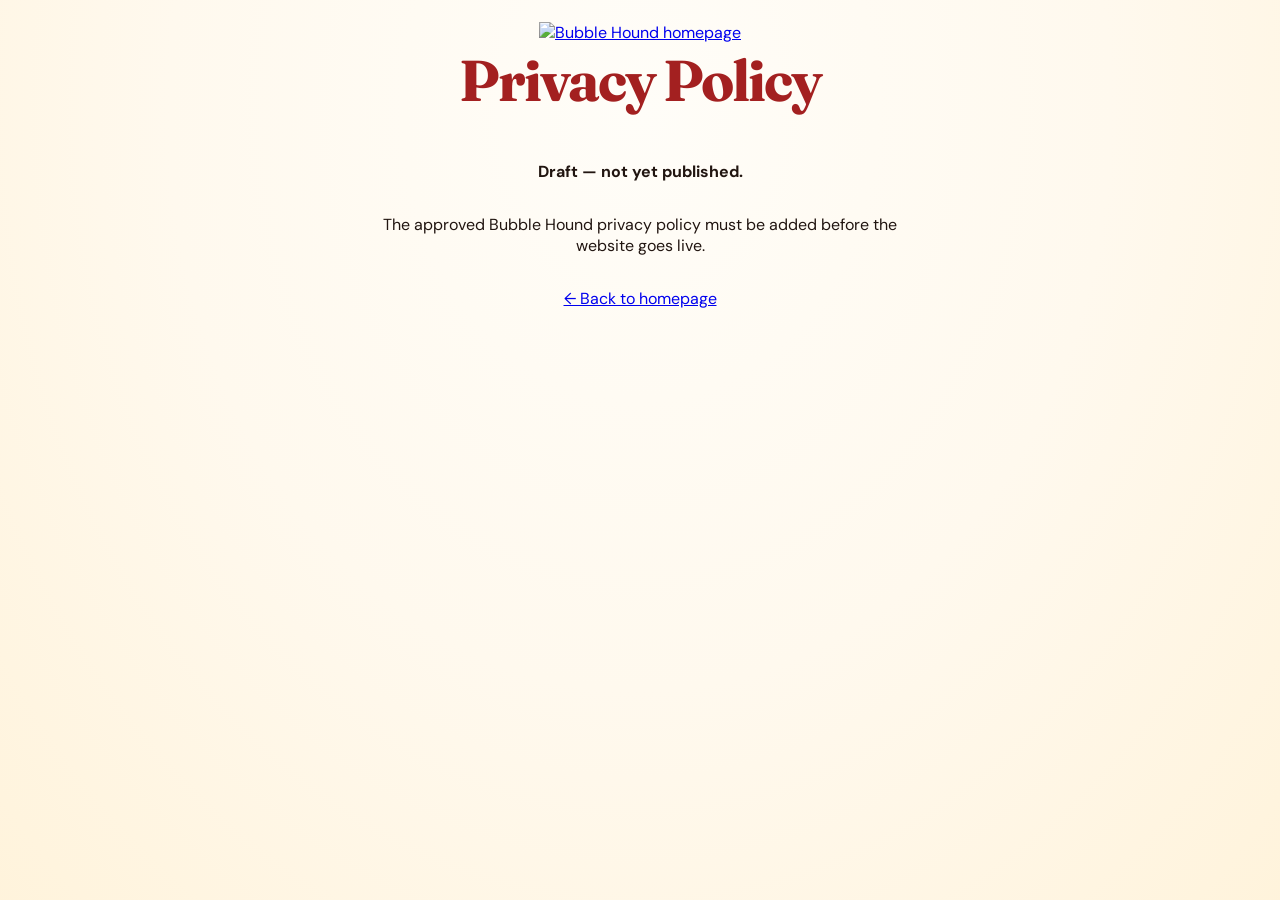
==== privacy.html @ 26a9f241 "Add files via upload" ====
<!doctype html><html lang="en"><head><meta charset="utf-8"><meta name="viewport" content="width=device-width, initial-scale=1"><title>Privacy Policy | Bubble Hound</title><link rel="stylesheet" href="styles.css"><link href="https://fonts.googleapis.com/css2?family=Fraunces:wght@600;700&family=DM+Sans:wght@400;600&display=swap" rel="stylesheet"></head><body><div class="page"><header class="header"><a href="index.html"><img class="logo" src="assets/bubblehound-logo.png" alt="Bubble Hound homepage"></a><h1>Privacy Policy</h1></header><main class="main"><p><strong>Draft — not yet published.</strong></p><p>The approved Bubble Hound privacy policy must be added before the website goes live.</p><p><a href="index.html">← Back to homepage</a></p></main></div></body></html>
---- styles.css ----
:root{--gold:#F6B63D;--red:#A32020;--cream:#FFEFCE;--orange:#B55914;--brown:#211510;--ivory:#FFF9EE}*{box-sizing:border-box}html{scroll-behavior:smooth}body{margin:0;background:radial-gradient(ellipse at 50% 12%,#fffdf8 0%,var(--ivory) 52%,var(--cream) 135%);color:var(--brown);font-family:"DM Sans",sans-serif;text-align:center;min-height:100vh}h1,h2{font-family:"Fraunces",Georgia,serif;color:var(--red)}.page{position:relative;z-index:1;min-height:100vh;display:flex;flex-direction:column;align-items:center;padding:22px 18px 24px}.header{display:flex;flex-direction:column;align-items:center}.logo{width:108px;height:108px;object-fit:contain}.header h1{font-size:clamp(2.55rem,6vw,3.6rem);font-weight:700;letter-spacing:-.035em;line-height:1.07;margin:7px 0 8px}.tagline{font-size:clamp(.95rem,2vw,1.13rem);line-height:1.5;margin:0;max-width:420px;font-weight:600}.main{display:flex;flex-direction:column;align-items:center;width:100%;max-width:560px;padding-top:25px}.phone{width:min(255px,68vw);padding:12px 8px 10px;background:#231a18;border:3px solid #4b3d35;border-radius:36px;box-shadow:0 22px 52px #5a341c26,0 5px 12px #21151020;position:relative;overflow:hidden}.phone-speaker{width:61px;height:7px;border-radius:10px;background:#5a4b46;margin:0 auto 9px}.phone img{width:100%;height:auto;display:block;border-radius:5px;object-fit:contain}.phone-home{width:67px;height:4px;border-radius:10px;background:#a89d95;margin:9px auto 0}.download-intro{font-size:1rem;font-weight:600;line-height:1.5;margin:25px 0 18px}.download-buttons{display:flex;justify-content:center;gap:12px;flex-wrap:wrap;width:100%}.store-button{display:flex;align-items:center;gap:9px;min-width:164px;padding:10px 15px;border-radius:12px;background:var(--brown);color:#fff;text-align:left;text-decoration:none;box-shadow:0 6px 18px #2115101a;cursor:default}.store-button svg{width:27px;height:27px;flex:none}.store-button span{display:flex;flex-direction:column;line-height:1.15}.store-button small{font-size:.65rem;font-weight:400;opacity:.85}.store-button strong{font-size:1.06rem;font-weight:700}.availability{color:#735d50;font-size:.78rem;margin:12px 0 0}.footer{margin-top:auto;padding-top:36px;color:#735d50;font-size:.8rem;line-height:1.8}.footer p{margin:0 0 4px}.footer-links{display:flex;justify-content:center;align-items:center;flex-wrap:wrap;gap:10px}.footer a{color:#6e3b24;text-underline-offset:3px}.footer a:hover{color:var(--red)}.bubbles{position:fixed;inset:0;z-index:0;overflow:hidden;pointer-events:none}.bubbles span{position:absolute;bottom:-70px;width:var(--s,16px);height:var(--s,16px);left:var(--x,50%);border-radius:50%;border:1.5px solid rgba(181,89,20,.23);background:radial-gradient(circle at 30% 28%,rgba(255,255,255,.65),rgba(246,182,61,.11) 60%,rgba(246,182,61,.2));box-shadow:inset -2px -2px 6px rgba(246,182,61,.09);animation:rise var(--t,18s) linear infinite;animation-delay:var(--d,0s);opacity:0}.bubbles span:nth-child(1){--x:5%;--s:13px;--t:18s;--d:-7s}.bubbles span:nth-child(2){--x:13%;--s:24px;--t:24s;--d:-15s}.bubbles span:nth-child(3){--x:21%;--s:8px;--t:15s;--d:-3s}.bubbles span:nth-child(4){--x:29%;--s:19px;--t:23s;--d:-19s}.bubbles span:nth-child(5){--x:37%;--s:11px;--t:20s;--d:-10s}.bubbles span:nth-child(6){--x:46%;--s:7px;--t:17s;--d:-13s}.bubbles span:nth-child(7){--x:54%;--s:17px;--t:25s;--d:-5s}.bubbles span:nth-child(8){--x:63%;--s:9px;--t:18s;--d:-16s}.bubbles span:nth-child(9){--x:71%;--s:21px;--t:26s;--d:-8s}.bubbles span:nth-child(10){--x:79%;--s:12px;--t:19s;--d:-14s}.bubbles span:nth-child(11){--x:87%;--s:25px;--t:28s;--d:-2s}.bubbles span:nth-child(12){--x:94%;--s:10px;--t:17s;--d:-11s}.bubbles span:nth-child(13){--x:17%;--s:6px;--t:22s;--d:-20s}.bubbles span:nth-child(14){--x:83%;--s:8px;--t:21s;--d:-4s}@keyframes rise{0%{transform:translate3d(0,0,0);opacity:0}8%{opacity:.65}88%{opacity:.45}100%{transform:translate3d(24px,-115vh,0);opacity:0}}@media(max-width:430px){.page{padding-top:16px}.logo{width:86px;height:86px}.header h1{font-size:2.55rem}.main{padding-top:20px}.phone{width:min(220px,67vw)}.download-intro{margin:21px 0 15px}.store-button{min-width:144px;padding:9px 11px}.store-button strong{font-size:.94rem}.store-button svg{width:23px;height:23px}.footer{padding-top:30px}}@media(prefers-reduced-motion:reduce){*,*::before,*::after{animation:none!important;scroll-behavior:auto!important}.bubbles{display:none}}
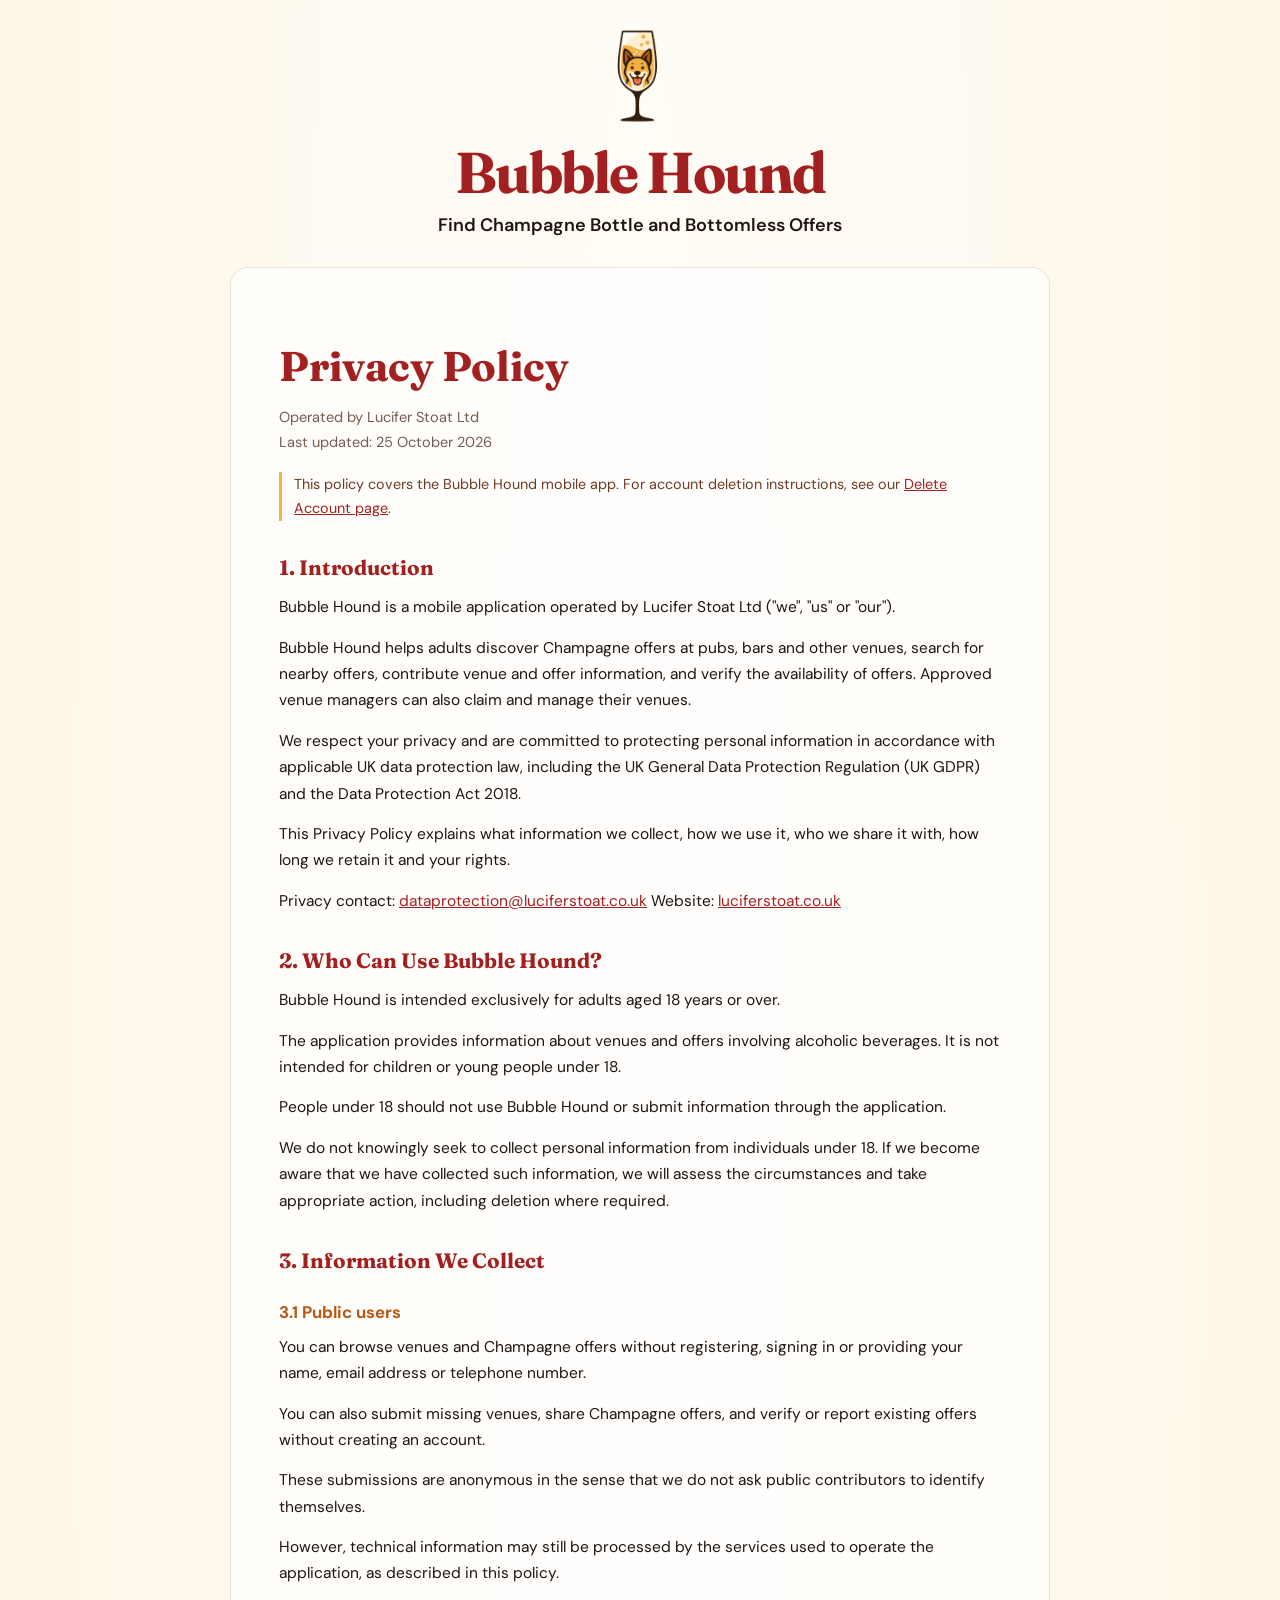
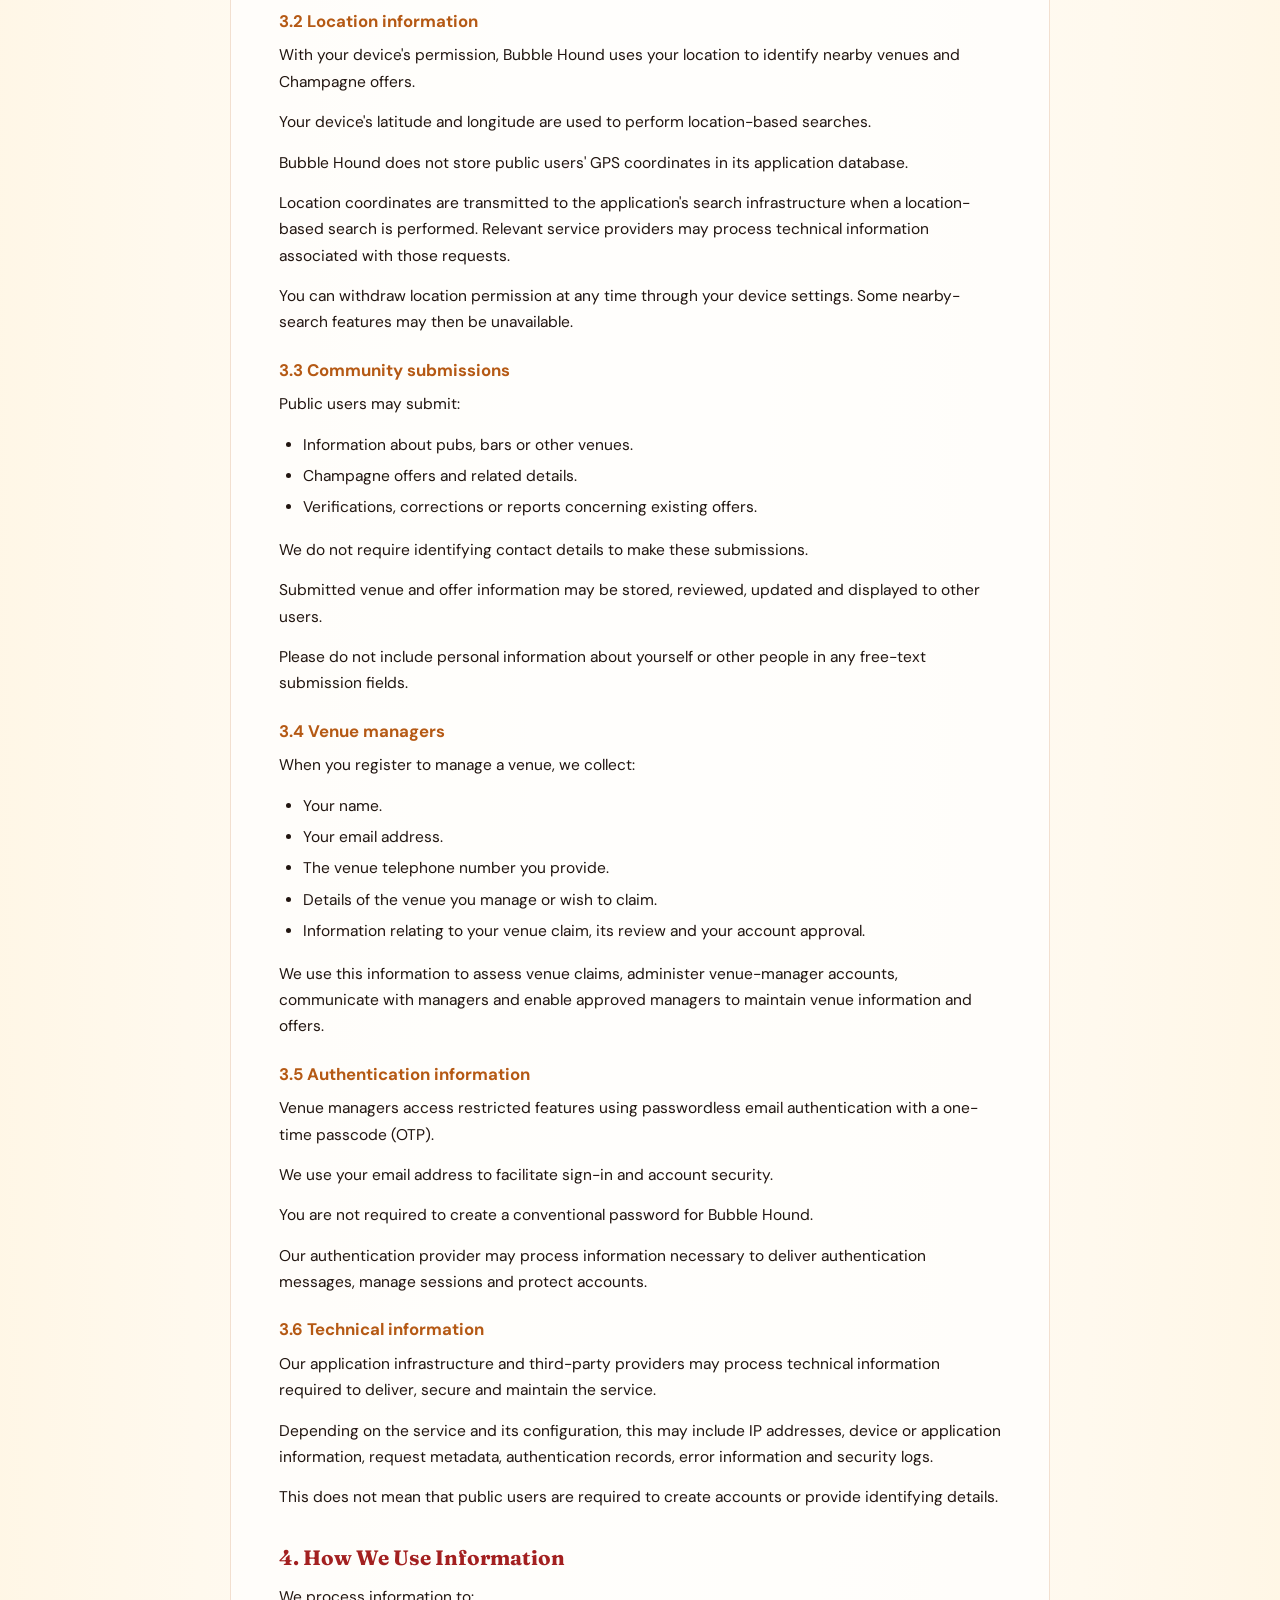
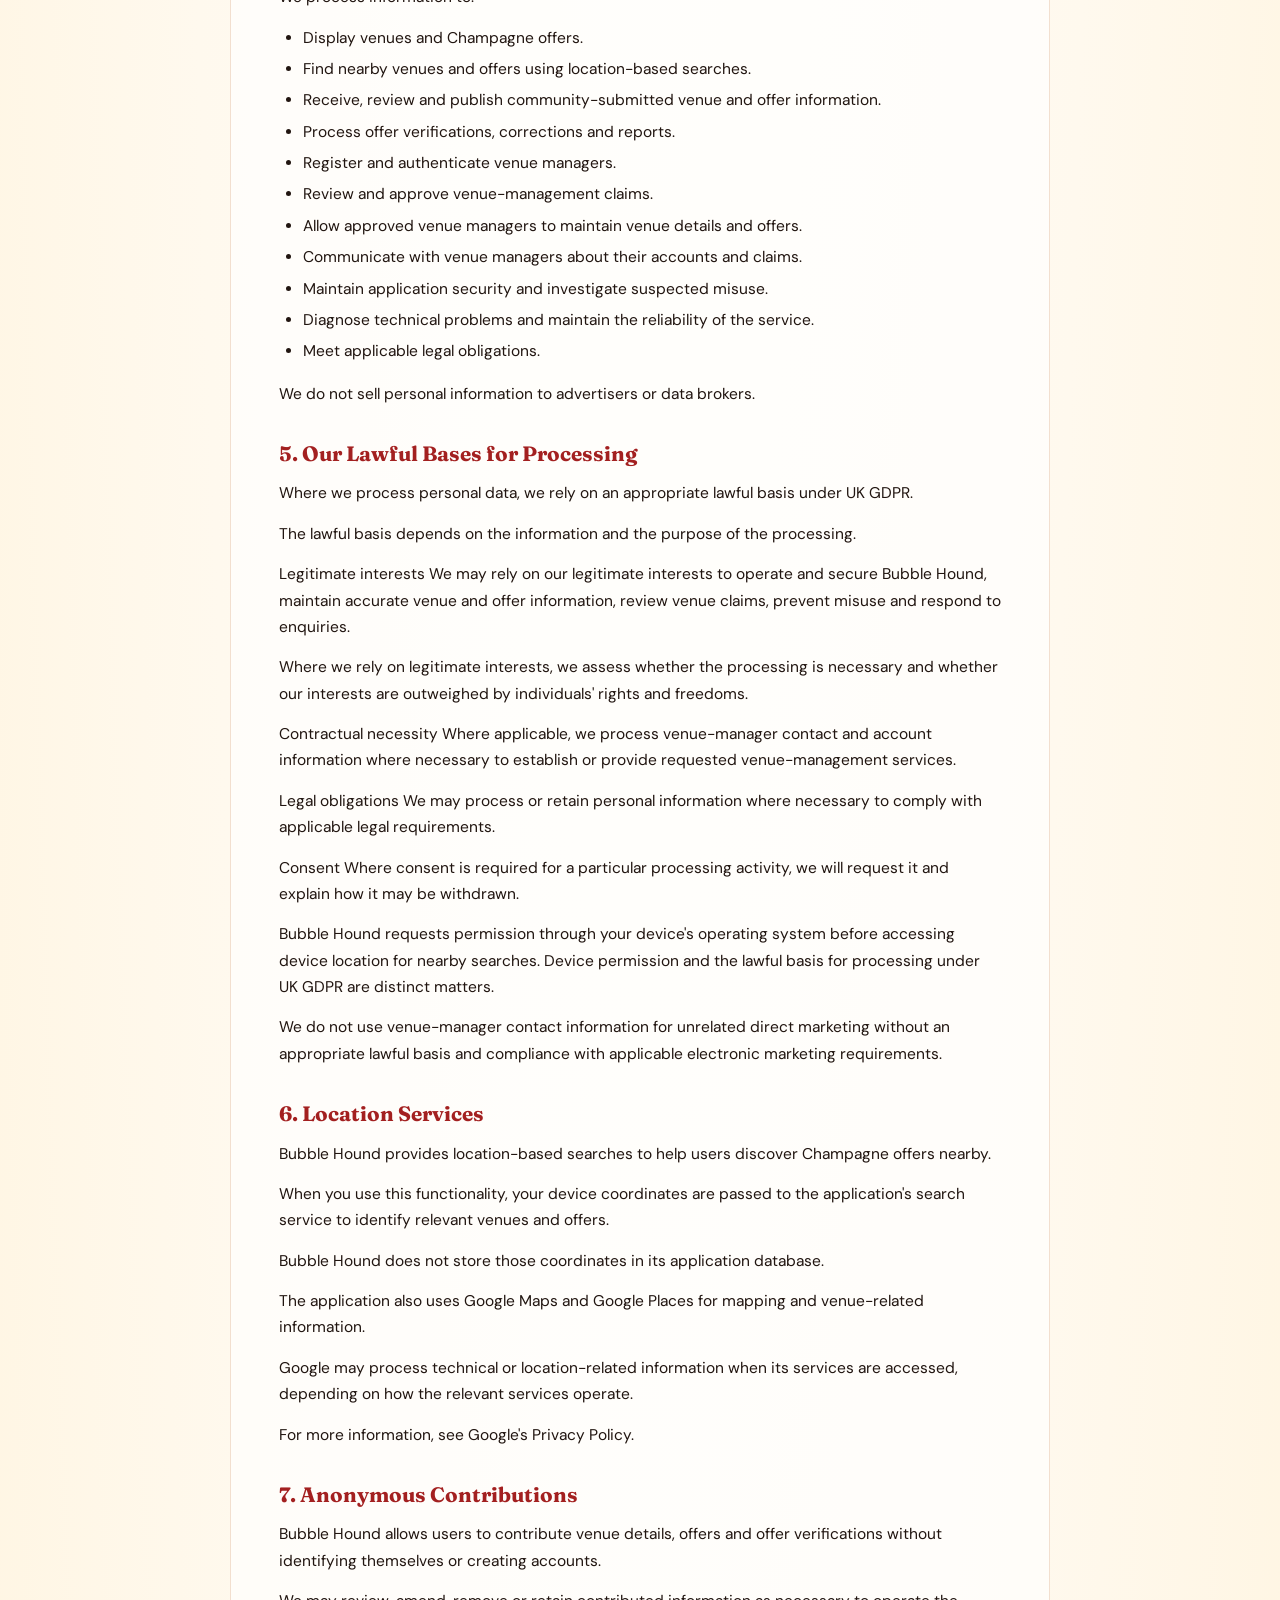
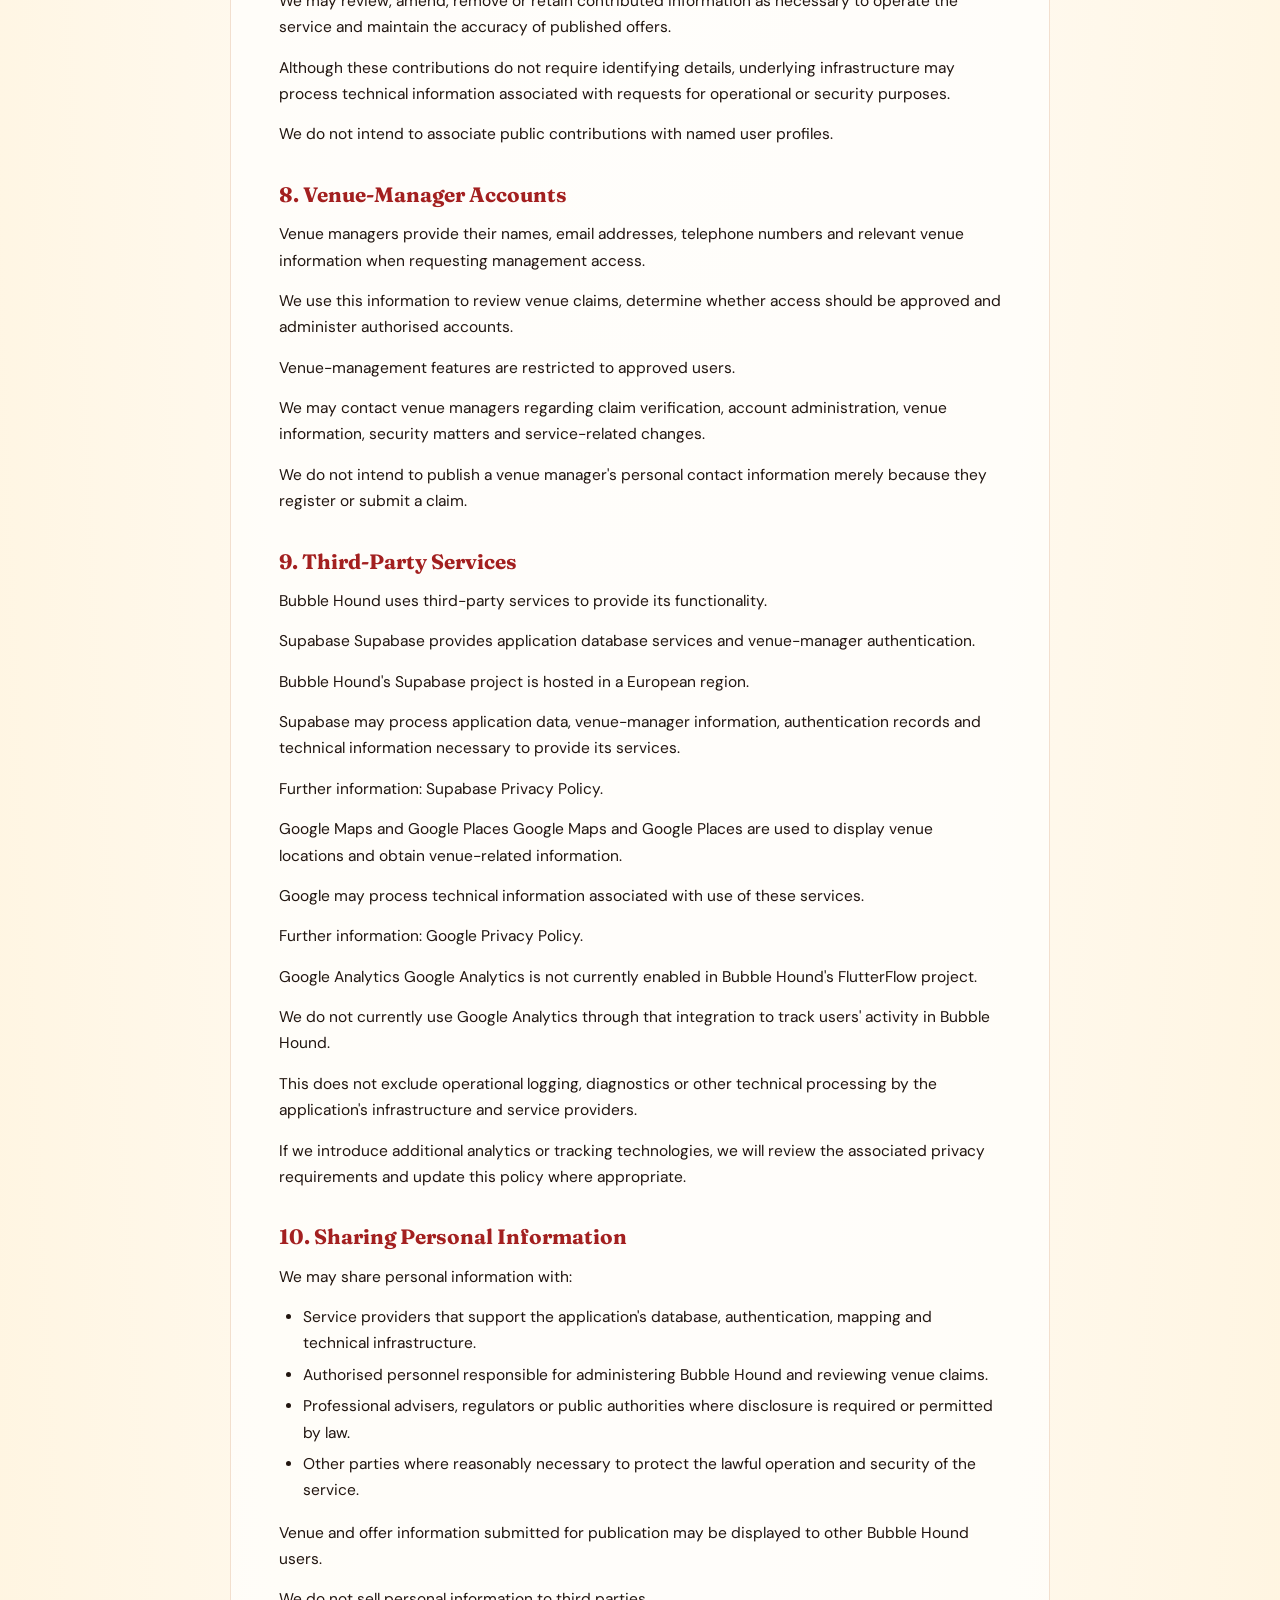
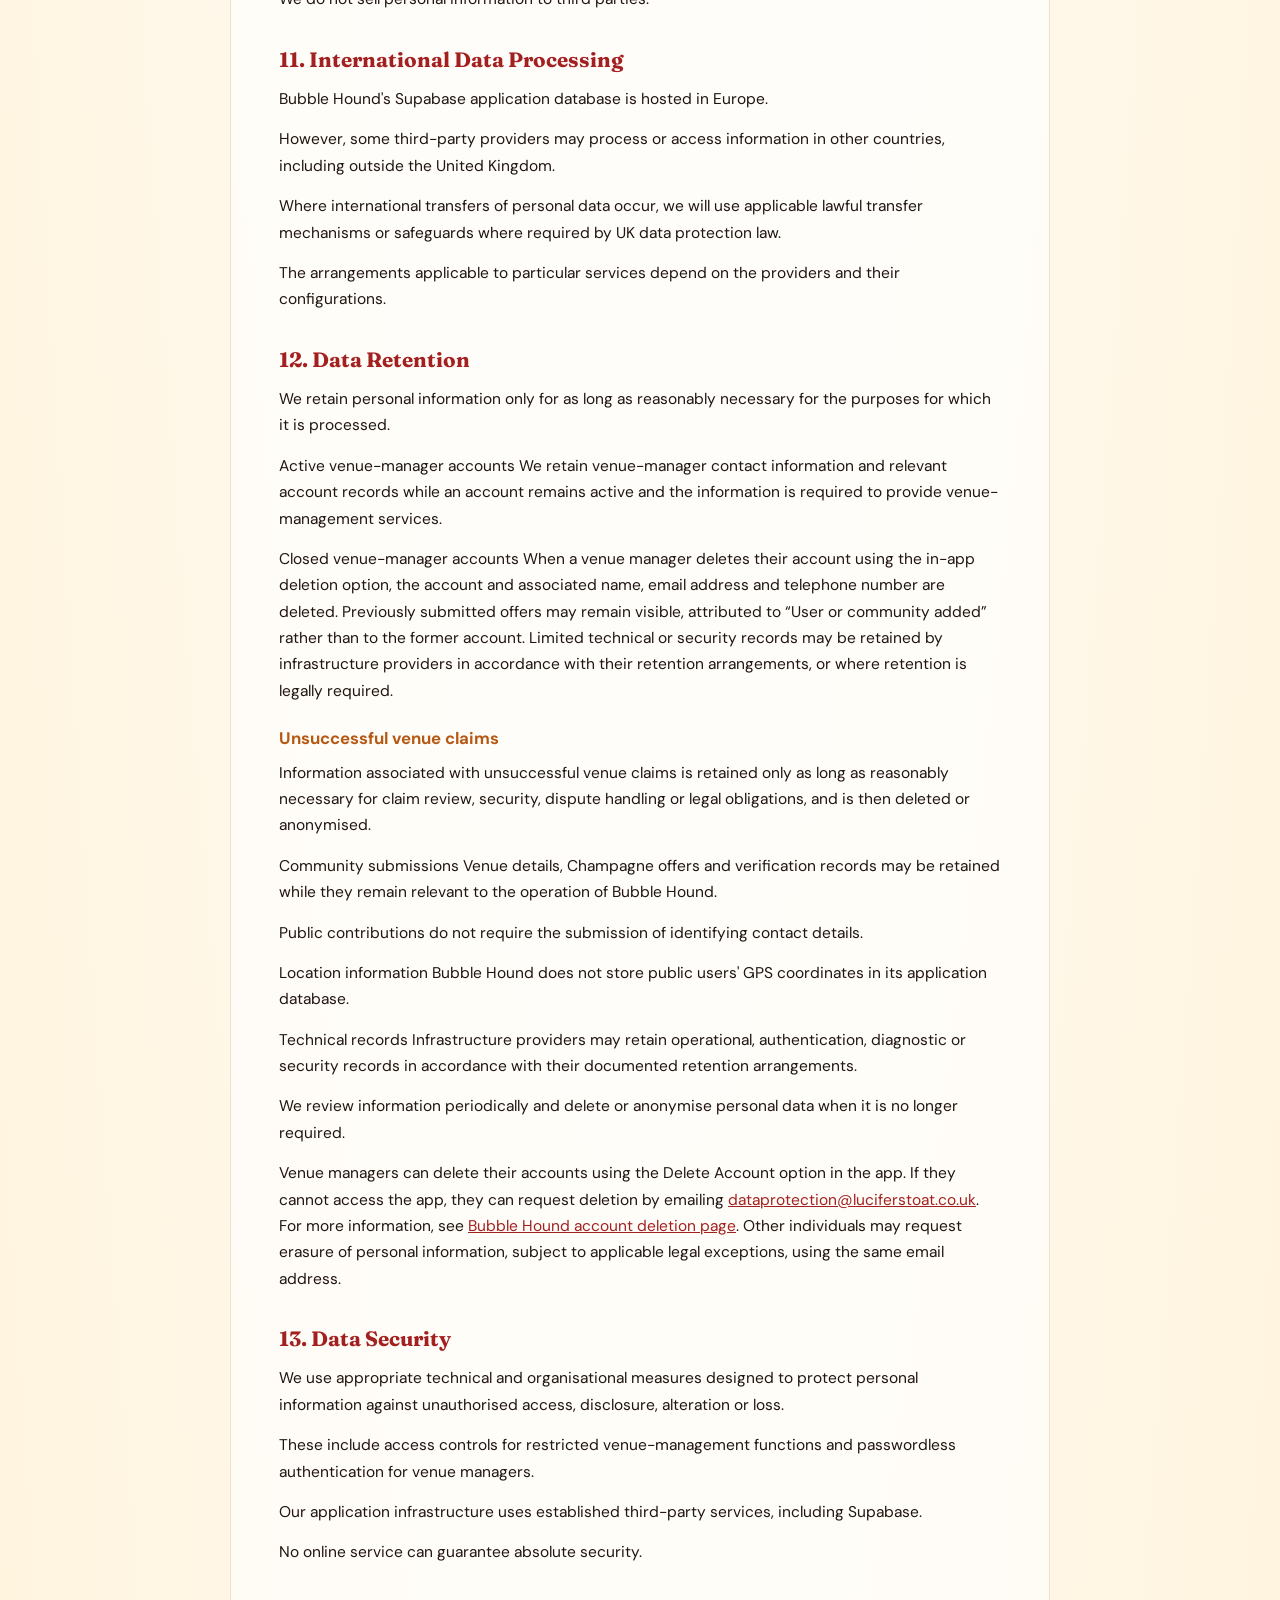
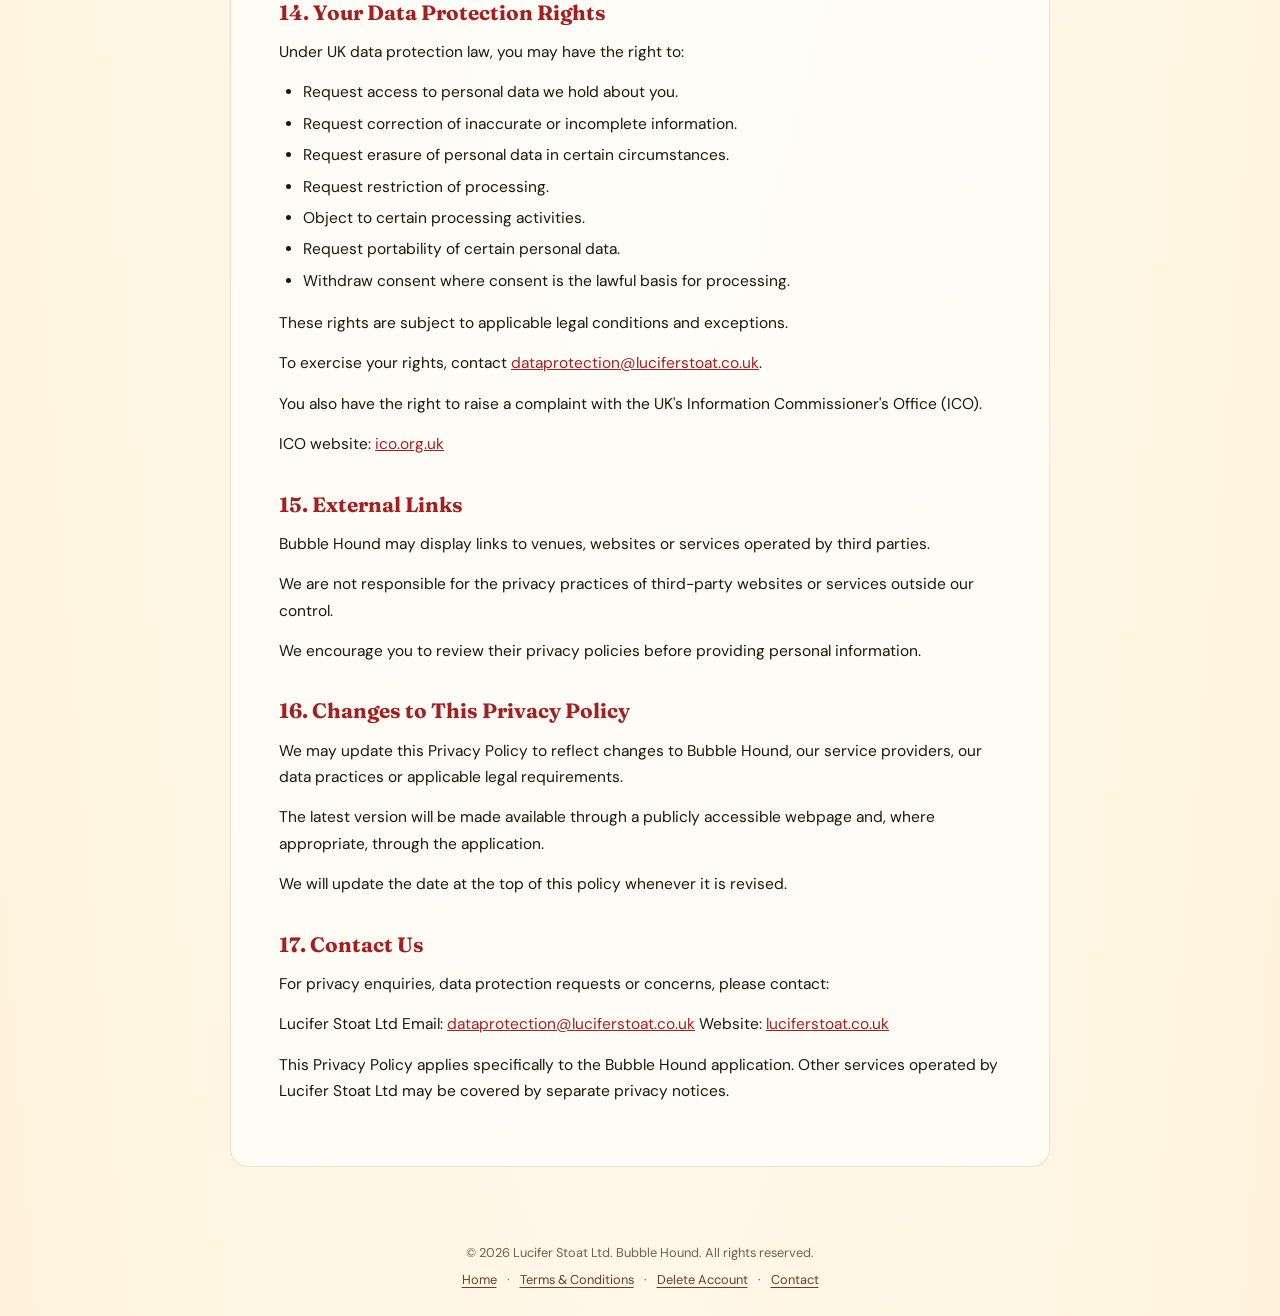
==== commit 9864e2d4: "Add files via upload" ====
--- a/privacy.html
+++ b/privacy.html
@@ -1 +1,137 @@
-<!doctype html><html lang="en"><head><meta charset="utf-8"><meta name="viewport" content="width=device-width, initial-scale=1"><title>Privacy Policy | Bubble Hound</title><link rel="stylesheet" href="styles.css"><link href="https://fonts.googleapis.com/css2?family=Fraunces:wght@600;700&family=DM+Sans:wght@400;600&display=swap" rel="stylesheet"></head><body><div class="page"><header class="header"><a href="index.html"><img class="logo" src="assets/bubblehound-logo.png" alt="Bubble Hound homepage"></a><h1>Privacy Policy</h1></header><main class="main"><p><strong>Draft — not yet published.</strong></p><p>The approved Bubble Hound privacy policy must be added before the website goes live.</p><p><a href="index.html">← Back to homepage</a></p></main></div></body></html>+<!doctype html>
+<html lang="en"><head><meta charset="utf-8"><meta name="viewport" content="width=device-width,initial-scale=1"><meta name="theme-color" content="#FFF9EE"><meta name="description" content="Bubble Hound privacy policy, operated by Lucifer Stoat Ltd."><title>Privacy Policy | Bubble Hound</title><link rel="icon" href="assets/bubblehound-logo.png"><link rel="preconnect" href="https://fonts.googleapis.com"><link rel="preconnect" href="https://fonts.gstatic.com" crossorigin><link href="https://fonts.googleapis.com/css2?family=Fraunces:wght@500;600;700&family=DM+Sans:wght@400;500;600;700&display=swap" rel="stylesheet"><link rel="stylesheet" href="styles.css"><style>
+.policy{width:min(100%,820px);margin:28px auto 38px;text-align:left;background:rgba(255,255,255,.65);border:1px solid rgba(181,89,20,.18);border-radius:18px;padding:clamp(20px,5vw,48px);line-height:1.7;font-size:.97rem}.policy h2{font-size:1.3rem;margin:29px 0 9px}.policy h3{font-size:1.05rem;color:var(--orange);margin:20px 0 7px}.policy p{margin:0 0 14px}.policy ul{padding-left:24px;margin:8px 0 16px}.policy li{margin:5px 0}.policy a{color:var(--red);overflow-wrap:anywhere}.policy-heading{font-size:clamp(1.9rem,5vw,2.6rem);margin:15px 0 5px}.policy-meta{color:#735d50;font-size:.91rem}.policy .notice{font-size:.9rem;color:#6e3b24;border-left:3px solid var(--gold);padding-left:12px;margin:16px 0 24px}@media(max-width:500px){.policy{padding:20px 18px}}
+</style></head><body><div class="page"><header class="header"><a href="index.html" aria-label="Bubble Hound homepage"><img class="logo" src="assets/bubblehound-logo.png" alt="Bubble Hound logo"></a><h1>Bubble Hound</h1><p class="tagline">Find Champagne Bottle and Bottomless Offers</p></header><main class="policy"><h1 class="policy-heading">Privacy Policy</h1><p class="policy-meta">Operated by Lucifer Stoat Ltd<br>Last updated: 25 October 2026</p><p class="notice">This policy covers the Bubble Hound mobile app. For account deletion instructions, see our <a href="delete-account.html">Delete Account page</a>.</p>
+<h2>1. Introduction</h2>
+<p>Bubble Hound is a mobile application operated by Lucifer Stoat Ltd (&quot;we&quot;, &quot;us&quot; or &quot;our&quot;).</p>
+<p>Bubble Hound helps adults discover Champagne offers at pubs, bars and other venues, search for nearby offers, contribute venue and offer information, and verify the availability of offers. Approved venue managers can also claim and manage their venues.</p>
+<p>We respect your privacy and are committed to protecting personal information in accordance with applicable UK data protection law, including the UK General Data Protection Regulation (UK GDPR) and the Data Protection Act 2018.</p>
+<p>This Privacy Policy explains what information we collect, how we use it, who we share it with, how long we retain it and your rights.</p>
+<p>Privacy contact: <a href="mailto:dataprotection@luciferstoat.co.uk">dataprotection@luciferstoat.co.uk</a> Website: <a href="https://luciferstoat.co.uk">luciferstoat.co.uk</a></p>
+<h2>2. Who Can Use Bubble Hound?</h2>
+<p>Bubble Hound is intended exclusively for adults aged 18 years or over.</p>
+<p>The application provides information about venues and offers involving alcoholic beverages. It is not intended for children or young people under 18.</p>
+<p>People under 18 should not use Bubble Hound or submit information through the application.</p>
+<p>We do not knowingly seek to collect personal information from individuals under 18. If we become aware that we have collected such information, we will assess the circumstances and take appropriate action, including deletion where required.</p>
+<h2>3. Information We Collect</h2>
+<h3>3.1 Public users</h3>
+<p>You can browse venues and Champagne offers without registering, signing in or providing your name, email address or telephone number.</p>
+<p>You can also submit missing venues, share Champagne offers, and verify or report existing offers without creating an account.</p>
+<p>These submissions are anonymous in the sense that we do not ask public contributors to identify themselves.</p>
+<p>However, technical information may still be processed by the services used to operate the application, as described in this policy.</p>
+<h3>3.2 Location information</h3>
+<p>With your device&#x27;s permission, Bubble Hound uses your location to identify nearby venues and Champagne offers.</p>
+<p>Your device&#x27;s latitude and longitude are used to perform location-based searches.</p>
+<p>Bubble Hound does not store public users&#x27; GPS coordinates in its application database.</p>
+<p>Location coordinates are transmitted to the application&#x27;s search infrastructure when a location-based search is performed. Relevant service providers may process technical information associated with those requests.</p>
+<p>You can withdraw location permission at any time through your device settings. Some nearby-search features may then be unavailable.</p>
+<h3>3.3 Community submissions</h3>
+<p>Public users may submit:</p>
+<ul><li>Information about pubs, bars or other venues.</li><li>Champagne offers and related details.</li><li>Verifications, corrections or reports concerning existing offers.</li></ul>
+<p>We do not require identifying contact details to make these submissions.</p>
+<p>Submitted venue and offer information may be stored, reviewed, updated and displayed to other users.</p>
+<p>Please do not include personal information about yourself or other people in any free-text submission fields.</p>
+<h3>3.4 Venue managers</h3>
+<p>When you register to manage a venue, we collect:</p>
+<ul><li>Your name.</li><li>Your email address.</li><li>The venue telephone number you provide.</li><li>Details of the venue you manage or wish to claim.</li><li>Information relating to your venue claim, its review and your account approval.</li></ul>
+<p>We use this information to assess venue claims, administer venue-manager accounts, communicate with managers and enable approved managers to maintain venue information and offers.</p>
+<h3>3.5 Authentication information</h3>
+<p>Venue managers access restricted features using passwordless email authentication with a one-time passcode (OTP).</p>
+<p>We use your email address to facilitate sign-in and account security.</p>
+<p>You are not required to create a conventional password for Bubble Hound.</p>
+<p>Our authentication provider may process information necessary to deliver authentication messages, manage sessions and protect accounts.</p>
+<h3>3.6 Technical information</h3>
+<p>Our application infrastructure and third-party providers may process technical information required to deliver, secure and maintain the service.</p>
+<p>Depending on the service and its configuration, this may include IP addresses, device or application information, request metadata, authentication records, error information and security logs.</p>
+<p>This does not mean that public users are required to create accounts or provide identifying details.</p>
+<h2>4. How We Use Information</h2>
+<p>We process information to:</p>
+<ul><li>Display venues and Champagne offers.</li><li>Find nearby venues and offers using location-based searches.</li><li>Receive, review and publish community-submitted venue and offer information.</li><li>Process offer verifications, corrections and reports.</li><li>Register and authenticate venue managers.</li><li>Review and approve venue-management claims.</li><li>Allow approved venue managers to maintain venue details and offers.</li><li>Communicate with venue managers about their accounts and claims.</li><li>Maintain application security and investigate suspected misuse.</li><li>Diagnose technical problems and maintain the reliability of the service.</li><li>Meet applicable legal obligations.</li></ul>
+<p>We do not sell personal information to advertisers or data brokers.</p>
+<h2>5. Our Lawful Bases for Processing</h2>
+<p>Where we process personal data, we rely on an appropriate lawful basis under UK GDPR.</p>
+<p>The lawful basis depends on the information and the purpose of the processing.</p>
+<p>Legitimate interests We may rely on our legitimate interests to operate and secure Bubble Hound, maintain accurate venue and offer information, review venue claims, prevent misuse and respond to enquiries.</p>
+<p>Where we rely on legitimate interests, we assess whether the processing is necessary and whether our interests are outweighed by individuals&#x27; rights and freedoms.</p>
+<p>Contractual necessity Where applicable, we process venue-manager contact and account information where necessary to establish or provide requested venue-management services.</p>
+<p>Legal obligations We may process or retain personal information where necessary to comply with applicable legal requirements.</p>
+<p>Consent Where consent is required for a particular processing activity, we will request it and explain how it may be withdrawn.</p>
+<p>Bubble Hound requests permission through your device&#x27;s operating system before accessing device location for nearby searches. Device permission and the lawful basis for processing under UK GDPR are distinct matters.</p>
+<p>We do not use venue-manager contact information for unrelated direct marketing without an appropriate lawful basis and compliance with applicable electronic marketing requirements.</p>
+<h2>6. Location Services</h2>
+<p>Bubble Hound provides location-based searches to help users discover Champagne offers nearby.</p>
+<p>When you use this functionality, your device coordinates are passed to the application&#x27;s search service to identify relevant venues and offers.</p>
+<p>Bubble Hound does not store those coordinates in its application database.</p>
+<p>The application also uses Google Maps and Google Places for mapping and venue-related information.</p>
+<p>Google may process technical or location-related information when its services are accessed, depending on how the relevant services operate.</p>
+<p>For more information, see Google&#x27;s Privacy Policy.</p>
+<h2>7. Anonymous Contributions</h2>
+<p>Bubble Hound allows users to contribute venue details, offers and offer verifications without identifying themselves or creating accounts.</p>
+<p>We may review, amend, remove or retain contributed information as necessary to operate the service and maintain the accuracy of published offers.</p>
+<p>Although these contributions do not require identifying details, underlying infrastructure may process technical information associated with requests for operational or security purposes.</p>
+<p>We do not intend to associate public contributions with named user profiles.</p>
+<h2>8. Venue-Manager Accounts</h2>
+<p>Venue managers provide their names, email addresses, telephone numbers and relevant venue information when requesting management access.</p>
+<p>We use this information to review venue claims, determine whether access should be approved and administer authorised accounts.</p>
+<p>Venue-management features are restricted to approved users.</p>
+<p>We may contact venue managers regarding claim verification, account administration, venue information, security matters and service-related changes.</p>
+<p>We do not intend to publish a venue manager&#x27;s personal contact information merely because they register or submit a claim.</p>
+<h2>9. Third-Party Services</h2>
+<p>Bubble Hound uses third-party services to provide its functionality.</p>
+<p>Supabase Supabase provides application database services and venue-manager authentication.</p>
+<p>Bubble Hound&#x27;s Supabase project is hosted in a European region.</p>
+<p>Supabase may process application data, venue-manager information, authentication records and technical information necessary to provide its services.</p>
+<p>Further information: Supabase Privacy Policy.</p>
+<p>Google Maps and Google Places Google Maps and Google Places are used to display venue locations and obtain venue-related information.</p>
+<p>Google may process technical information associated with use of these services.</p>
+<p>Further information: Google Privacy Policy.</p>
+<p>Google Analytics Google Analytics is not currently enabled in Bubble Hound&#x27;s FlutterFlow project.</p>
+<p>We do not currently use Google Analytics through that integration to track users&#x27; activity in Bubble Hound.</p>
+<p>This does not exclude operational logging, diagnostics or other technical processing by the application&#x27;s infrastructure and service providers.</p>
+<p>If we introduce additional analytics or tracking technologies, we will review the associated privacy requirements and update this policy where appropriate.</p>
+<h2>10. Sharing Personal Information</h2>
+<p>We may share personal information with:</p>
+<ul><li>Service providers that support the application&#x27;s database, authentication, mapping and technical infrastructure.</li><li>Authorised personnel responsible for administering Bubble Hound and reviewing venue claims.</li><li>Professional advisers, regulators or public authorities where disclosure is required or permitted by law.</li><li>Other parties where reasonably necessary to protect the lawful operation and security of the service.</li></ul>
+<p>Venue and offer information submitted for publication may be displayed to other Bubble Hound users.</p>
+<p>We do not sell personal information to third parties.</p>
+<h2>11. International Data Processing</h2>
+<p>Bubble Hound&#x27;s Supabase application database is hosted in Europe.</p>
+<p>However, some third-party providers may process or access information in other countries, including outside the United Kingdom.</p>
+<p>Where international transfers of personal data occur, we will use applicable lawful transfer mechanisms or safeguards where required by UK data protection law.</p>
+<p>The arrangements applicable to particular services depend on the providers and their configurations.</p>
+<h2>12. Data Retention</h2>
+<p>We retain personal information only for as long as reasonably necessary for the purposes for which it is processed.</p>
+<p>Active venue-manager accounts We retain venue-manager contact information and relevant account records while an account remains active and the information is required to provide venue-management services.</p>
+<p>Closed venue-manager accounts When a venue manager deletes their account using the in-app deletion option, the account and associated name, email address and telephone number are deleted. Previously submitted offers may remain visible, attributed to “User or community added” rather than to the former account. Limited technical or security records may be retained by infrastructure providers in accordance with their retention arrangements, or where retention is legally required.</p>
+<h3>Unsuccessful venue claims</h3>
+<p>Information associated with unsuccessful venue claims is retained only as long as reasonably necessary for claim review, security, dispute handling or legal obligations, and is then deleted or anonymised.</p>
+<p>Community submissions Venue details, Champagne offers and verification records may be retained while they remain relevant to the operation of Bubble Hound.</p>
+<p>Public contributions do not require the submission of identifying contact details.</p>
+<p>Location information Bubble Hound does not store public users&#x27; GPS coordinates in its application database.</p>
+<p>Technical records Infrastructure providers may retain operational, authentication, diagnostic or security records in accordance with their documented retention arrangements.</p>
+<p>We review information periodically and delete or anonymise personal data when it is no longer required.</p>
+<p>Venue managers can delete their accounts using the Delete Account option in the app. If they cannot access the app, they can request deletion by emailing <a href="mailto:dataprotection@luciferstoat.co.uk">dataprotection@luciferstoat.co.uk</a>. For more information, see <a href="delete-account.html">Bubble Hound account deletion page</a>. Other individuals may request erasure of personal information, subject to applicable legal exceptions, using the same email address.</p>
+<h2>13. Data Security</h2>
+<p>We use appropriate technical and organisational measures designed to protect personal information against unauthorised access, disclosure, alteration or loss.</p>
+<p>These include access controls for restricted venue-management functions and passwordless authentication for venue managers.</p>
+<p>Our application infrastructure uses established third-party services, including Supabase.</p>
+<p>No online service can guarantee absolute security.</p>
+<h2>14. Your Data Protection Rights</h2>
+<p>Under UK data protection law, you may have the right to:</p>
+<ul><li>Request access to personal data we hold about you.</li><li>Request correction of inaccurate or incomplete information.</li><li>Request erasure of personal data in certain circumstances.</li><li>Request restriction of processing.</li><li>Object to certain processing activities.</li><li>Request portability of certain personal data.</li><li>Withdraw consent where consent is the lawful basis for processing.</li></ul>
+<p>These rights are subject to applicable legal conditions and exceptions.</p>
+<p>To exercise your rights, contact <a href="mailto:dataprotection@luciferstoat.co.uk">dataprotection@luciferstoat.co.uk</a>.</p>
+<p>You also have the right to raise a complaint with the UK&#x27;s Information Commissioner&#x27;s Office (ICO).</p>
+<p>ICO website: <a href="https://ico.org.uk">ico.org.uk</a></p>
+<h2>15. External Links</h2>
+<p>Bubble Hound may display links to venues, websites or services operated by third parties.</p>
+<p>We are not responsible for the privacy practices of third-party websites or services outside our control.</p>
+<p>We encourage you to review their privacy policies before providing personal information.</p>
+<h2>16. Changes to This Privacy Policy</h2>
+<p>We may update this Privacy Policy to reflect changes to Bubble Hound, our service providers, our data practices or applicable legal requirements.</p>
+<p>The latest version will be made available through a publicly accessible webpage and, where appropriate, through the application.</p>
+<p>We will update the date at the top of this policy whenever it is revised.</p>
+<h2>17. Contact Us</h2>
+<p>For privacy enquiries, data protection requests or concerns, please contact:</p>
+<p>Lucifer Stoat Ltd Email: <a href="mailto:dataprotection@luciferstoat.co.uk">dataprotection@luciferstoat.co.uk</a> Website: <a href="https://luciferstoat.co.uk">luciferstoat.co.uk</a></p>
+<p>This Privacy Policy applies specifically to the Bubble Hound application. Other services operated by Lucifer Stoat Ltd may be covered by separate privacy notices.</p></main><footer class="footer"><p>© 2026 Lucifer Stoat Ltd. Bubble Hound. All rights reserved.</p><div class="footer-links"><a href="index.html">Home</a><span aria-hidden="true">·</span><a href="terms.html">Terms &amp; Conditions</a><span aria-hidden="true">·</span><a href="delete-account.html">Delete Account</a><span aria-hidden="true">·</span><a href="mailto:support@bubblehound.vip">Contact</a></div></footer></div></body></html>
